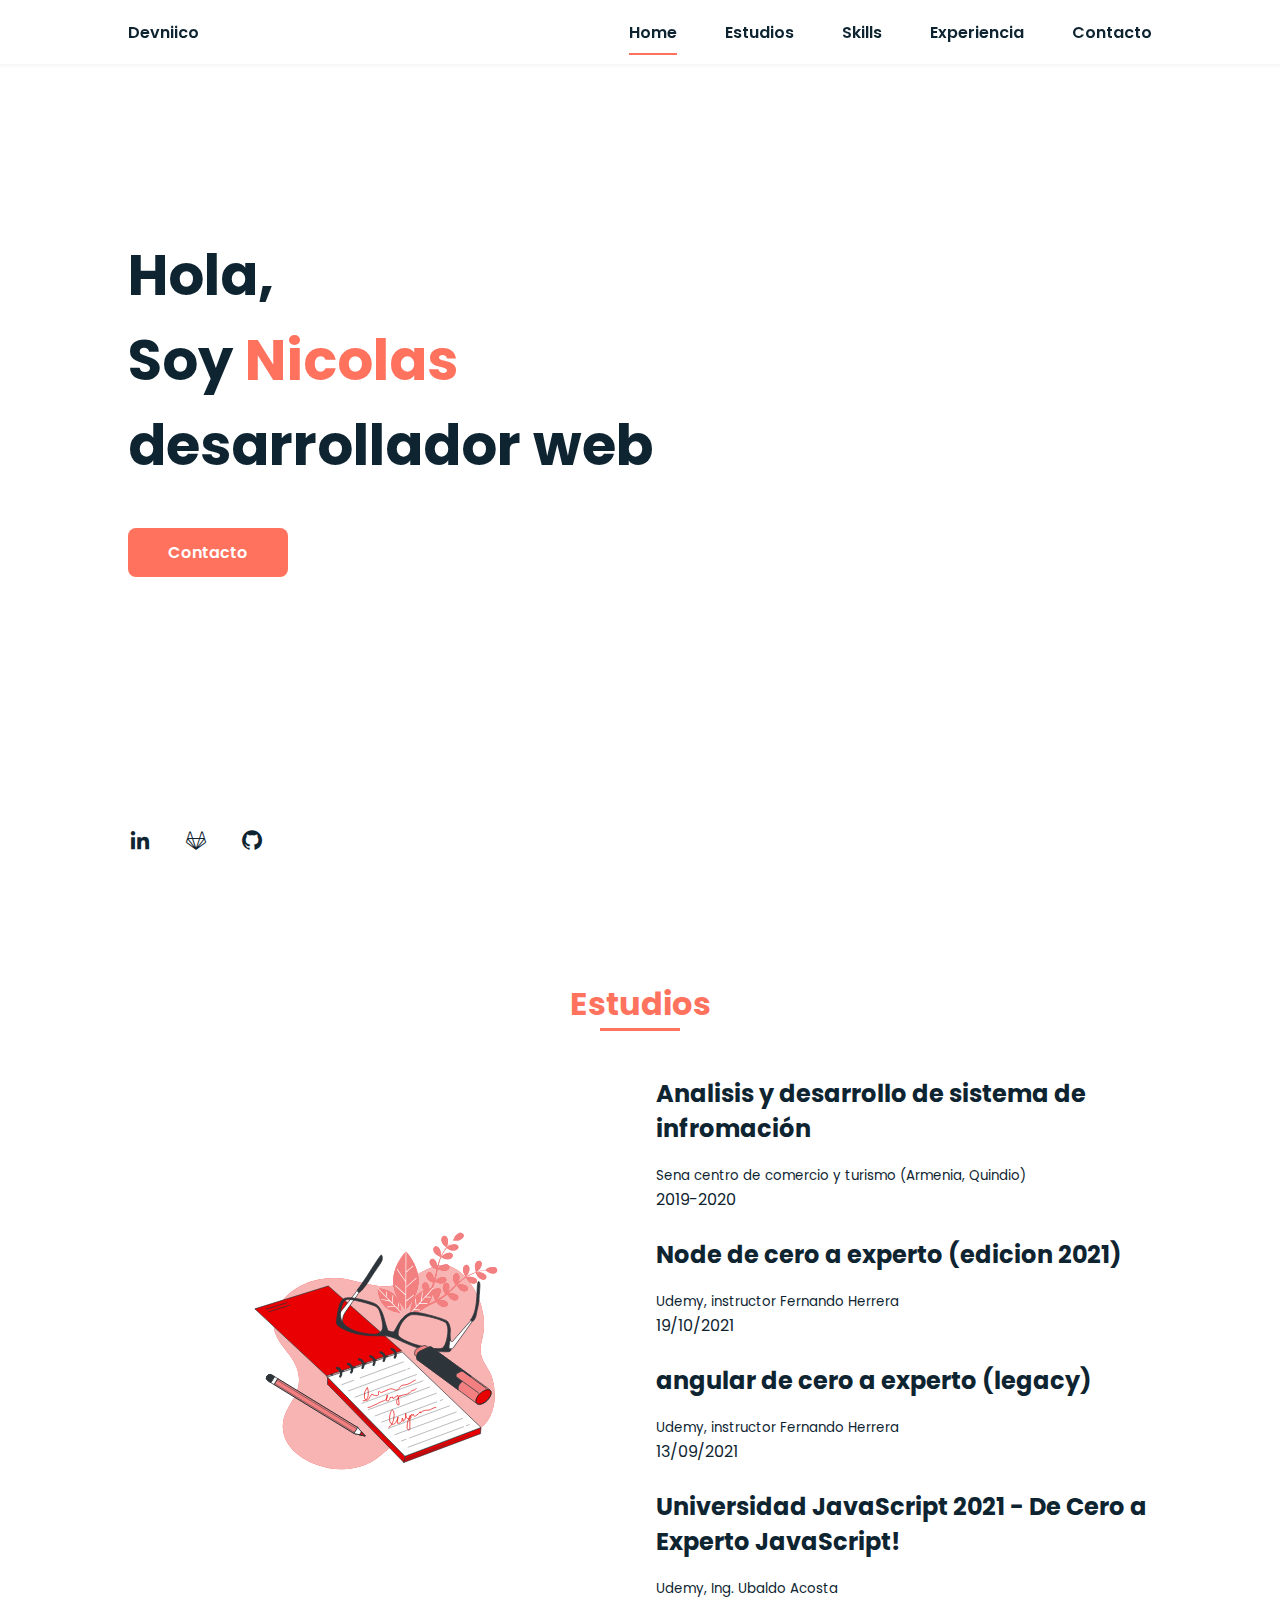
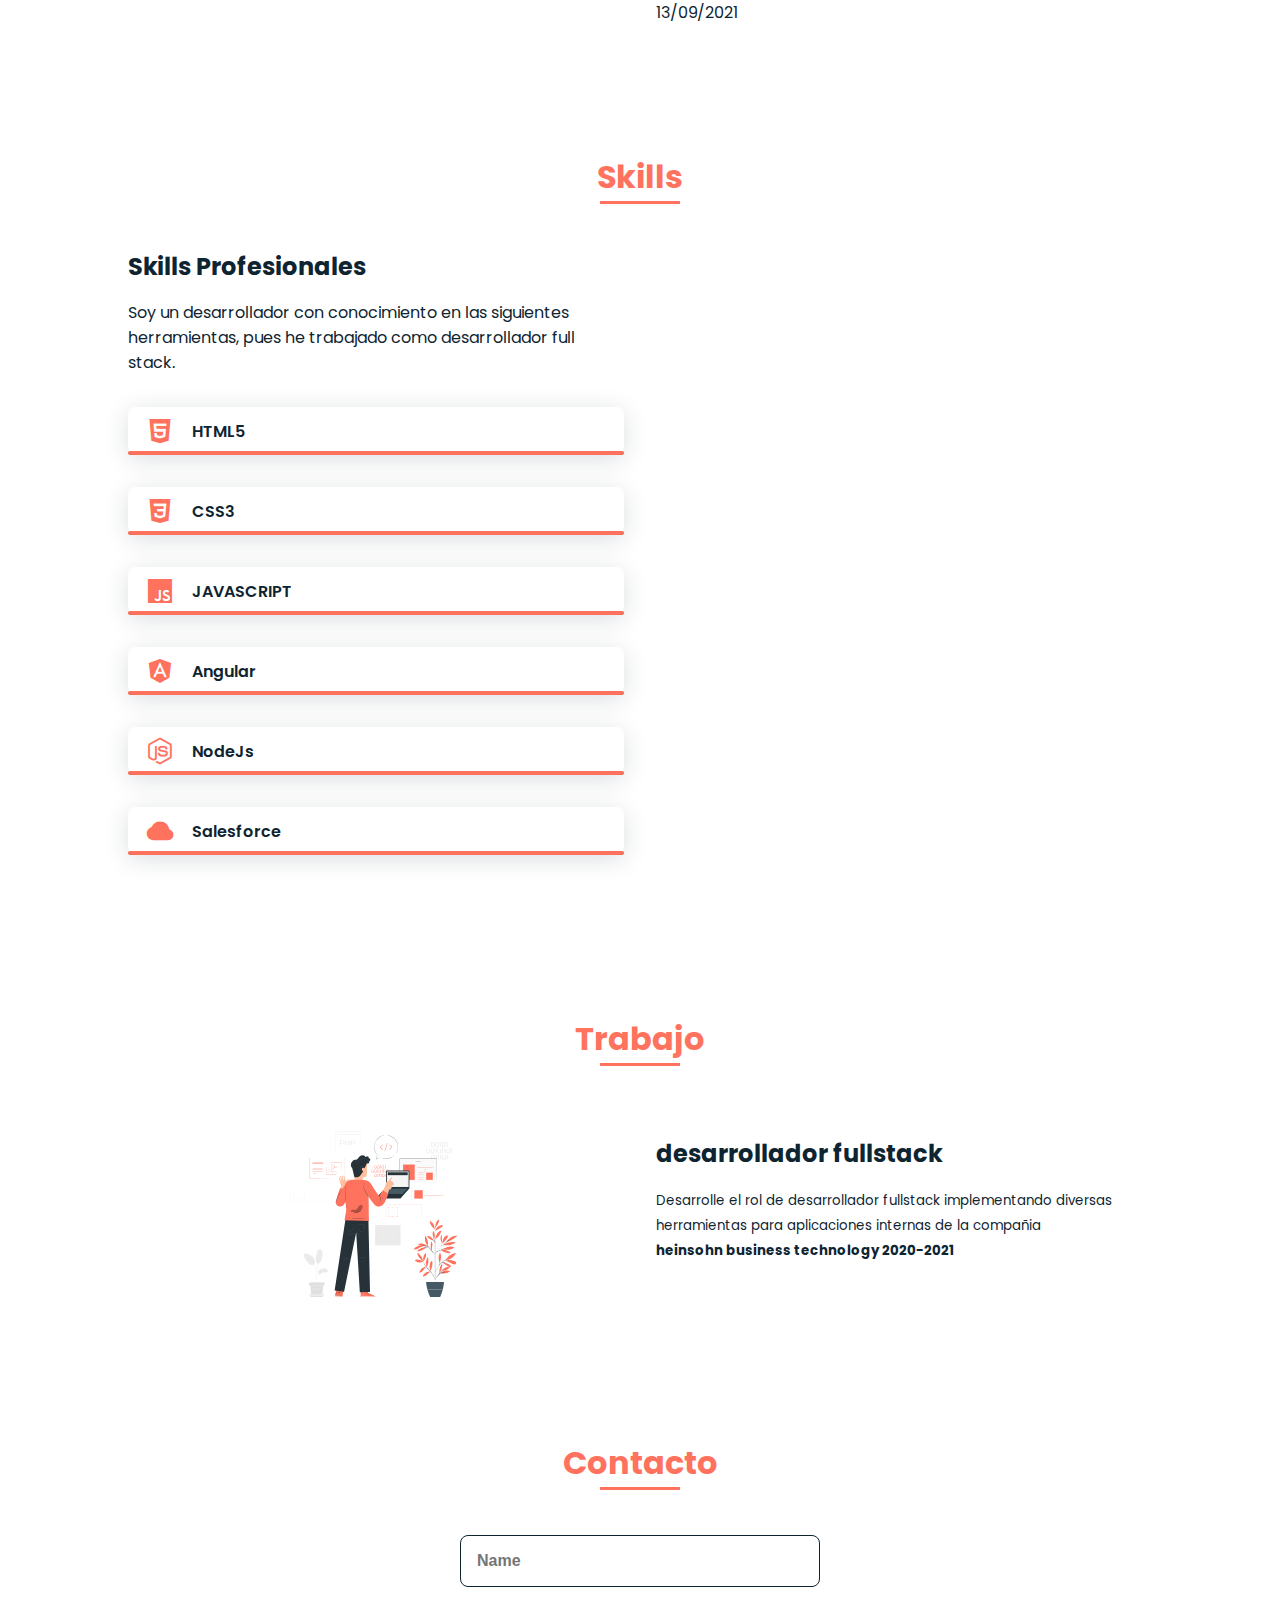
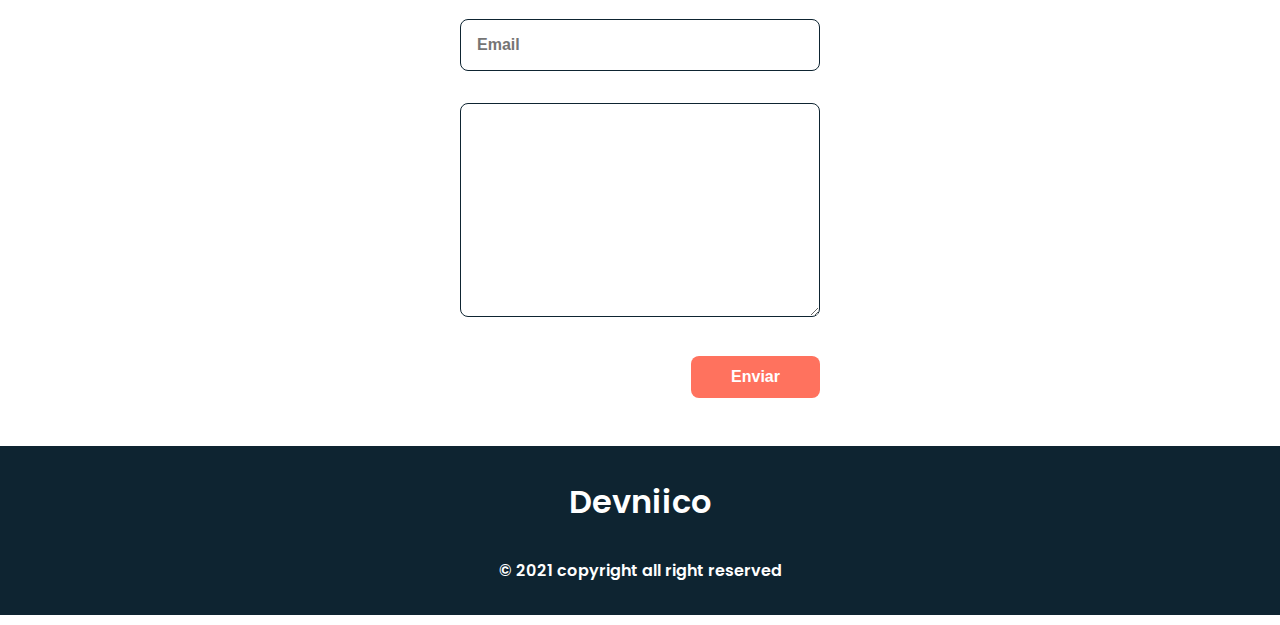
==== ejercicio/portafolioNicolas/index.html @ d054fe26 "añadiendo portafolio Nicolas" ====
<!DOCTYPE html>
<html lang="en">
    <head>
        <meta charset="UTF-8">
        <meta name="viewport" content="width=device-width, initial-scale=1.0">

        <link rel="stylesheet" href="css/index.css">

        <!-- =====BOX ICONS===== -->
        <link href='https://cdn.jsdelivr.net/npm/boxicons@2.0.5/css/boxicons.min.css' rel='stylesheet'>

        <title>Portfolio website complete</title>
    </head>
    <body>
        <!--===== HEADER =====-->
        <header class="l-header">
            <nav class="nav bd-grid">
                <div>
                    <a href="#" class="nav__logo">Devniico</a>
                </div>

                <div class="nav__menu" id="nav-menu">
                    <ul class="nav__list">
                        <li class="nav__item"><a href="#home" class="nav__link active">Home</a></li>
                        <li class="nav__item"><a href="#Studies" class="nav__link">Estudios</a></li>
                        <li class="nav__item"><a href="#skills" class="nav__link">Skills</a></li>
                        <li class="nav__item"><a href="#Experience" class="nav__link">Experiencia</a></li>
                        <li class="nav__item"><a href="#contact" class="nav__link">Contacto</a></li>
                    </ul>
                </div>

                <div class="nav__toggle" id="nav-toggle">
                    <i class='bx bx-menu'></i>
                </div>
            </nav>
        </header>

        <main class="l-main">
            <!--===== HOME =====-->
            <section class="home bd-grid" id="home">
                <div class="home__data">
                    <h1 class="home__title">Hola,<br>Soy <span class="home__title-color">Nicolas</span><br>desarrollador web</h1>

                    <a href="#contact" class="button">Contacto</a>
                </div>

                <div class="home__social">
                    <a target="above" href="https://www.linkedin.com/in/devniico/" class="home__social-icon"><i class='bx bxl-linkedin'></i></a>
                    <a target="above" href="https://github.com/NiicoGonz" class="home__social-icon"><i class='bx bxl-gitlab' ></i></a>
                    <a target="above" href="https://gitlab.com/Devniico" class="home__social-icon"><i class='bx bxl-github' ></i></a>
                </div>

                <div class="home__img">    
                    <img src="assets/img/perfil.png" alt="">
                </div>
            </section>

            <!--===== studies =====-->
            <section class="studies section " id="Studies">
                <h2 class="section-title">Estudios</h2>

                <div class="studies__container bd-grid">
                    <div class="studies__img">
                        <img src="images/Notebook-bro.svg" alt="">
                    </div>
                    
                    <div>
                        <h2 class="studies__subtitle">Analisis y desarrollo de sistema de infromación</h2>
                        <p class="studies__text"> <small>Sena centro de comercio y turismo (Armenia, Quindio)</small></p> 
                        <p class="studies__text">2019-2020</p>  
                        <br>  
                        <h2 class="studies__subtitle">Node de cero a experto (edicion 2021)</h2>
                        <p class="studies__text"> <small>Udemy, instructor Fernando Herrera</small></p> 
                        <p class="studies__text">19/10/2021</p>    
                        <br>  
                        <h2 class="studies__subtitle">angular de cero a experto (legacy)</h2>
                        <p class="studies__text"> <small>Udemy, instructor Fernando Herrera</small></p> 
                        <p class="studies__text">13/09/2021</p> 
                        <br>  
                        <h2 class="studies__subtitle">Universidad JavaScript 2021 - De Cero a Experto JavaScript!</h2>
                        <p class="studies__text"> <small>Udemy, Ing. Ubaldo Acosta</small></p> 
                        <p class="studies__text">13/09/2021</p> 
                    </div>      
                              
                </div>
            </section>

            <!--===== SKILLS =====-->
            <section class="skills section" id="skills">
                <h2 class="section-title">Skills</h2>

                <div class="skills__container bd-grid">          
                    <div>
                        <h2 class="skills__subtitle">Skills Profesionales</h2>
                        <p class="skills__text">Soy un desarrollador con conocimiento en las siguientes herramientas, pues he trabajado como desarrollador full stack.</p>
                        <div class="skills__data">
                            <div class="skills__names">
                                <i class='bx bxl-html5 skills__icon'></i>
                                <span class="skills__name">HTML5</span>
                            </div>
                            <div class="skills__bar skills__html">

                            </div>
                          
                        </div>
                        <div class="skills__data">
                            <div class="skills__names">
                                <i class='bx bxl-css3 skills__icon'></i>
                                <span class="skills__name">CSS3</span>
                            </div>
                            <div class="skills__bar skills__css">
                                
                            </div>
                         
                        </div>
                        <div class="skills__data">
                            <div class="skills__names">
                                <i class='bx bxl-javascript skills__icon' ></i>
                                <span class="skills__name">JAVASCRIPT</span>
                            </div>
                            <div class="skills__bar skills__js">
                                
                            </div>
                          
                        </div>
                        <div class="skills__data">
                            <div class="skills__names">
                                <i class='bx bxl-angular  skills__icon'></i>
                                <span class="skills__name">Angular</span>
                            </div>
                            <div class="skills__bar skills__angular">
                                
                            </div>
                            
                        </div>

                        <div class="skills__data">
                            <div class="skills__names">
                                <i class='bx bxl-nodejs  skills__icon'></i>
                                <span class="skills__name">NodeJs</span>
                            </div>
                            <div class="skills__bar skills__angular">
                                
                            </div>
                            
                        </div>
                        <div class="skills__data">
                            <div class="skills__names">
                                <i class='bx bxs-cloud  skills__icon'></i>
                                <span class="skills__name">Salesforce</span>
                            </div>
                            <div class="skills__bar skills__angular">
                                
                            </div>
                            
                        </div>
                    </div>
                    
                    <div>              
                        <img src="assets/img/work3.jpg" alt="" class="skills__img">
                    </div>
                </div>
            </section>

            <!--===== WORK =====-->
            <section class="work section " id="Experience">
                <h2 class="section-title">Trabajo</h2>

                <div class="work__container bd-grid">
                    <div class="work__img">
                        <img src="images/Developer activity-pana.svg" alt="">
                    </div>
                    
                    <div>
                            <h2 class="work__subtitle">desarrollador fullstack</h2>
                            <p class="work__text"> <small>Desarrolle el rol de desarrollador fullstack implementando diversas herramientas para aplicaciones internas de la compañia</small></p> 
                            <p class="work__text"><strong><small> heinsohn business technology 2020-2021</small> </strong></p>  
                            <br>  
                            
                    </div>      
                              
                </div>
            </section>
         
            <!--===== CONTACT =====-->
          
            <section class="contact section" id="contact">
                <h2 class="section-title">Contacto</h2>

                <div class="contact__container bd-grid">
                    <form action="" class="contact__form">
                        <input type="text" placeholder="Name" class="contact__input">
                        <input type="mail" placeholder="Email" class="contact__input">
                        <textarea name="" id="" cols="0" rows="10" class="contact__input"></textarea>
                        <input type="button" value="Enviar" class="contact__button button">
                    </form>
                </div>
            </section>
        </main>

        <!--===== FOOTER =====-->
        <footer class="footer">
            <p class="footer__title">Devniico</p>
          
            <p>&#169; 2021 copyright all right reserved</p>
        </footer>



       
    </body>
</html>
---- ejercicio/portafolioNicolas/css/index.css ----
/*===== GOOGLE FONTS =====*/
@import url("https://fonts.googleapis.com/css2?family=Poppins:wght@400;600;700&display=swap");


/*===== Colores =====*/
:root{
  --first-color: #FF725E;
  --second-color: #0E2431;
}


/*===== BASE =====*/
*,::before,::after{
  box-sizing: border-box;
}
html{
  scroll-behavior: smooth;
}
body{
  margin: 3rem 0 0 0;
  font-family: 'Poppins', sans-serif;
  font-size:1rem;
  color: var(--second-color);
}
h1,h2,p{
  margin: 0;
}
ul{
  margin: 0;
  padding: 0;
  list-style: none;
}
a{
  text-decoration: none;
}
img{
  max-width: 100%;
  height: auto;
  display: block;
}

/*===== CLASS CSS ===== */
.section-title{
  position: relative;
  font-size: 2rem;
  color: var(--first-color);
  margin-top: 1rem;
  margin-bottom: 2rem;
  text-align: center;
}
.section-title::after{
  position: absolute;
  content: "";
  width: 64px;
  height: 0.18rem;
  left: 0;
  right: 0;
  margin: auto;
  top: 2rem;
  background-color: var(--first-color);
}
.section{
  padding-top: 3rem;
  padding-bottom: 2rem;
}

/*===== LAYOUT =====*/
.bd-grid{
  max-width: 1024px;
  display: grid;
  grid-template-columns: 100%;
  grid-column-gap: 2rem;
  width: calc(100% - 2rem);
  margin-left: 1rem;
  margin-right: 1rem;
}
.l-header{
  width: 100%;
  position: fixed;
  top: 0;
  left: 0;
  z-index: 100;
  background-color: #fff;
  box-shadow: 0 1px 4px rgba(146,161,176,.15);
}

/*===== NAV =====*/
.nav{
  height: 3rem;
  display: flex;
  justify-content: space-between;
  align-items: center;
  font-weight: 600;
}
@media screen and (max-width: 768px){
  .nav__menu{
    position: fixed;
    top: 3rem;
    right: -100%;
    width: 80%;
    height: 100%;
    padding: 2rem;
    background-color: var(--second-color);
    transition: .5s;
  }
}
.nav__item{
  margin-bottom: 2rem;
}
.nav__link{
  position: relative;
  color: #fff;
}
.nav__link:hover{
  position: relative;
}
.nav__link:hover::after{
  position: absolute;
  content: "";
  width: 100%;
  height: 0.18rem;
  left: 0;
  top: 2rem;
  background-color: var(--first-color);
}
.nav__logo{
  color: var(--second-color);
}
.nav__toggle{
  color: var(--second-color);
  font-size: 1.5rem;
  cursor: pointer;
}

/*Active menu*/
.active::after{
  position: absolute;
  content: "";
  width: 100%;
  height: 0.18rem;
  left: 0;
  top: 2rem;
  background-color: var(--first-color);
}

/*=== Show menu ===*/
.show{
  right: 0;
}

/*===== HOME =====*/
.home{
  height: calc(100vh - 3rem);
  row-gap: 1rem;
}
.home__data{
  align-self: center;
}
.home__title{
  font-size: 3.5rem;
  margin-bottom: 2.5rem;
}
.home__title-color{
  color: var(--first-color);
}
.home__social{
  display: flex;
  flex-direction: column;
}
.home__social-icon{
  width: max-content;
  margin-bottom: 1rem;
  font-size: 1.5rem;
  color: var(--second-color);
}
.home__social-icon:hover{
  color: var(--first-color);
}
.home__img{
  position: absolute;
  right: 0;
  bottom: 0;
  width: 295px;
}

/*BUTTONS*/
.button{
  display: inline-block;
  background-color: var(--first-color);
  color: #fff;
  padding: .75rem 2.5rem;
  font-weight: 600;
  border-radius: .5rem;
}
.button:hover{
  box-shadow: 0 10px 36px rgba(0,0,0,.15);
}

/* ===== studies =====*/
.studies__container{
  row-gap: 2rem;
  text-align: center;
}
.studies__subtitle{
  margin-bottom: 1rem;
}
.studies__img{
  justify-self: center;
}
.studies__img img{
  width: 200px;
  border-radius: .5rem;
}

/* ===== SKILLS =====*/
.skills__container{
  row-gap: 2rem;
  text-align: center;
}
.skills__subtitle{
  margin-bottom: 1rem;
}
.skills__text{
  margin-bottom: 2rem;
}
.skills__data{
  display: flex;
  justify-content: space-between;
  align-items: center;
  position: relative;
  font-weight: 600;
  padding: .5rem 1rem;
  margin-bottom: 2rem;
  border-radius: .5rem;
  box-shadow: 0 4px 25px rgba(14,36,49,.15);
}
.skills__icon{
  font-size: 2rem;
  margin-right: 1rem;
  color: var(--first-color);
}
.skills__names{
  display: flex;
  align-items: center;
}
.skills__bar{
  position: absolute;
  left: 0;
  bottom: 0;
  background-color: var(--first-color);
  height: .25rem;
  border-radius: .5rem;
  z-index: -10;
}
.skills__html{
  width: 100%;
}
.skills__css{
  width: 100%;
}
.skills__js{
  width: 100%;
}
.skills__angular{
  width: 100%;
}
.skills__img{
  border-radius: .5rem;
}

/* ===== WORK =====*/
.work__container{
    row-gap: 2rem;
    text-align: center;
  }
  .work__subtitle{
    margin-bottom: 1rem;
  }
  .work__img{
    justify-self: center;
  }
  .work__img img{
    width: 200px;
    border-radius: .5rem;
  }
 
/* ===== CONTACT =====*/
.contact__input{
  width: 100%;
  font-size:1rem;
  font-weight: 600;
  padding: 1rem;
  border-radius: .5rem;
  border: 1.5px solid var(--second-color);
  outline: none;
  margin-bottom: 2rem;
}
.contact__button{
  display: block;
  border: none;
  outline: none;
  font-size:1rem;
  cursor: pointer;
  margin-left: auto;
}

/* ===== FOOTER =====*/
.footer{
  background-color: var(--second-color);
  color: #fff;
  text-align: center;
  font-weight: 600;
  padding: 2rem 0;
}
.footer__title{
  font-size: 2rem;
  margin-bottom: 2rem;
}



/* ===== MEDIA QUERIES=====*/
@media screen and (min-width: 768px){
  body{
    margin: 0;
  }
  .section{
    padding-top: 4rem;
    padding-bottom: 3rem;
  }
  .section-title{
    margin-bottom: 3rem;
  }
  .section-title::after{
    width: 80px;
    top: 3rem;
  }

  .nav{
    height: calc(3rem + 1rem);
  }
  .nav__list{
    display: flex;
    padding-top: 0;
  }
  .nav__item{
    margin-left: 3rem;
    margin-bottom: 0;
  }
  .nav__toggle{
    display: none;
  }
  .nav__link{
    color: var(--second-color);
  }

  .home{
    height: 100vh;
  }
  .home__data{
    align-self: flex-end;
  }
  .home__social{
    padding-top: 0;
    padding-bottom: 2.5rem;
    flex-direction: row;
    align-self: flex-end;
  }
  .home__social-icon{
    margin-bottom: 0;
    margin-right: 2rem;
  }
  .home__img{
    width: 457px;
    bottom: 15%;
  }

  .studies__container, .skills__container{
    grid-template-columns: repeat(2,1fr);
    align-items: center;
    text-align: initial;
  }
  .studies__img img{
    width: 300px;
  }
  .work__container{
    grid-template-columns: repeat(2,1fr);
    align-items: center;
    text-align: initial;
  }
  .contact__form{
    width: 360px;
  }
  .contact__container{
    justify-items: center;
  }
}

@media screen and (min-width: 1024px){
  .bd-grid{
    margin-left: auto;
    margin-right: auto;
  }
  .home__img{
    right: 10%;
  }
}
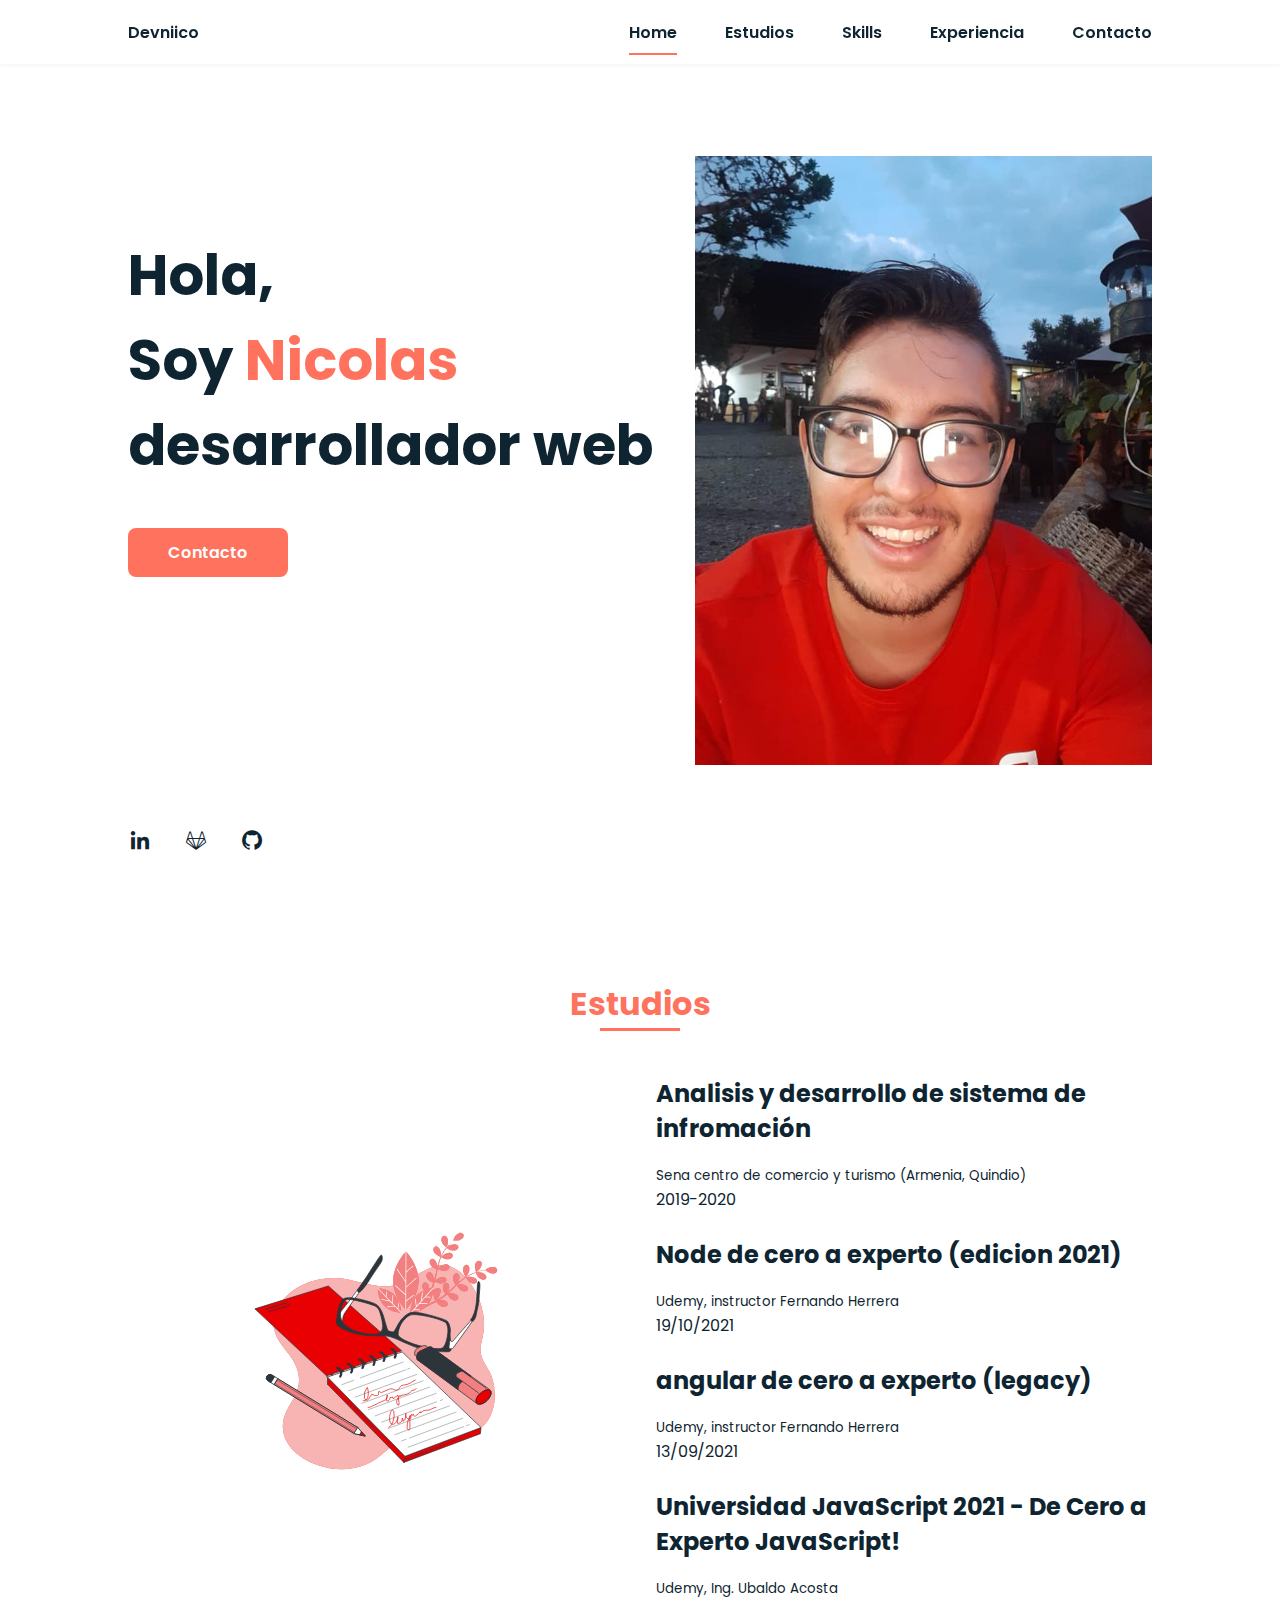
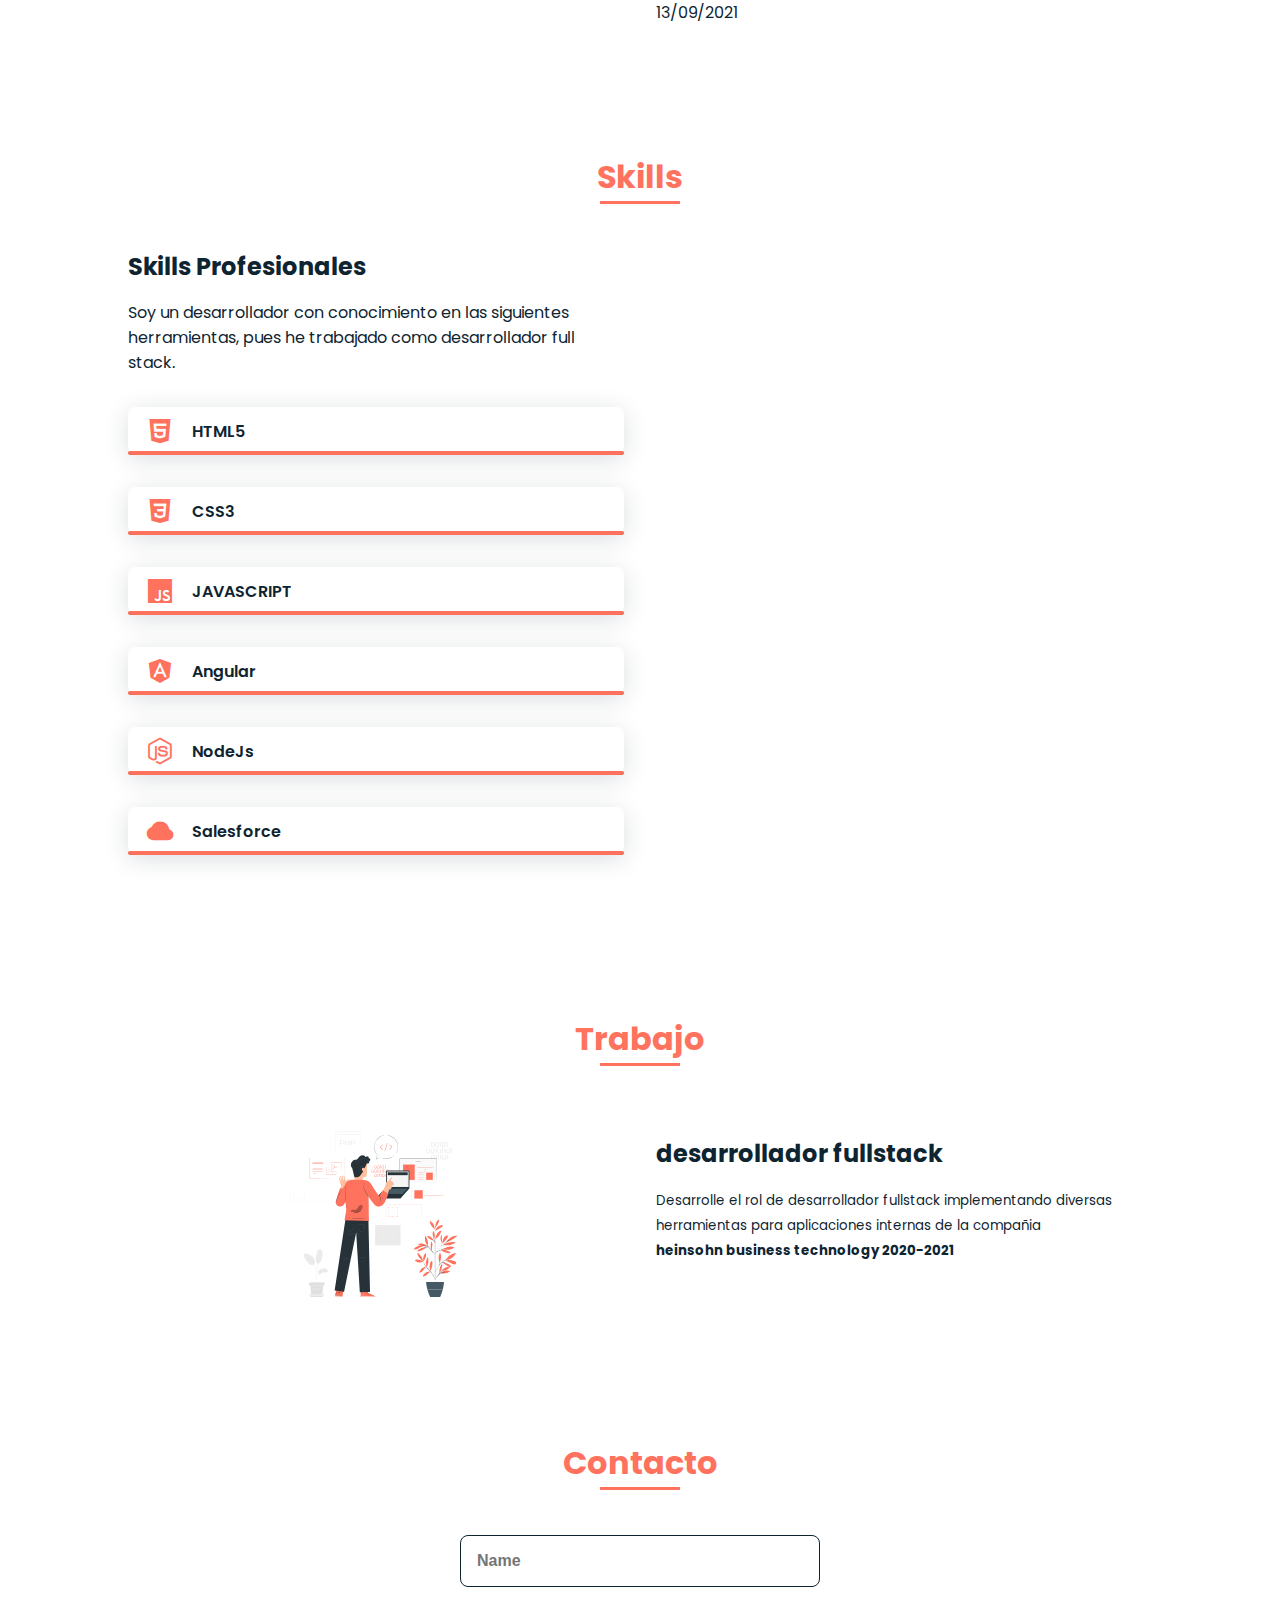
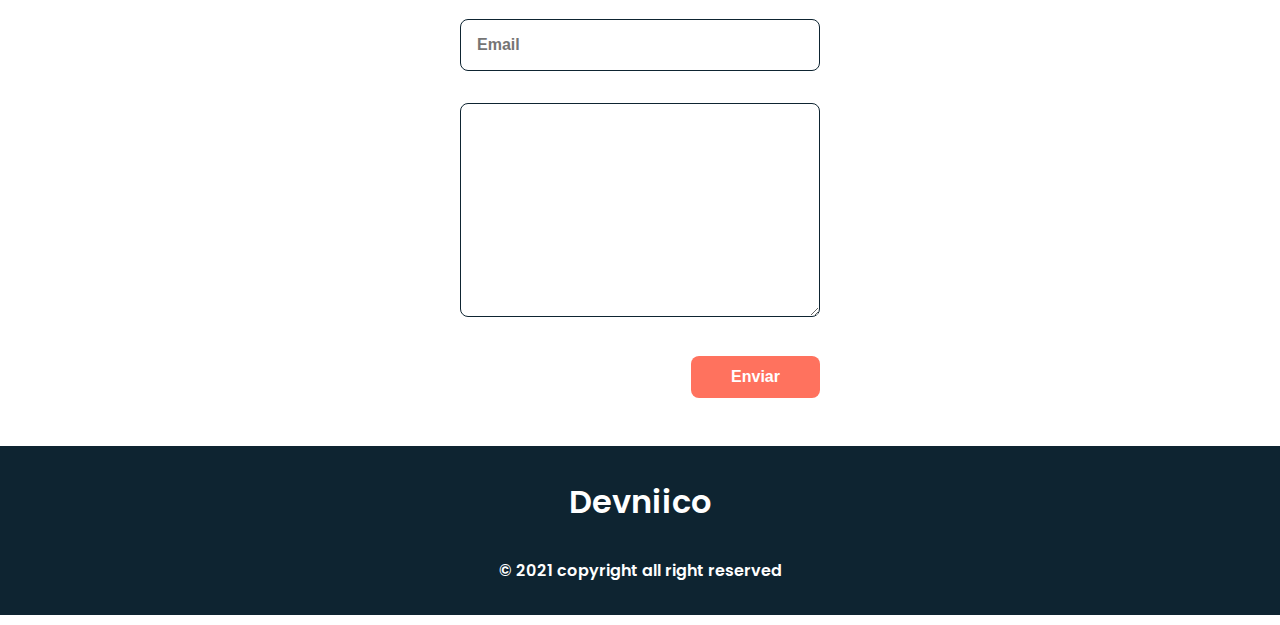
==== commit 824fc4b3: "correccion imagenes" ====
--- a/ejercicio/portafolioNicolas/index.html
+++ b/ejercicio/portafolioNicolas/index.html
@@ -51,7 +51,7 @@
                 </div>
 
                 <div class="home__img">    
-                    <img src="assets/img/perfil.png" alt="">
+                    <img src="images/70382808_10156519103837967_1185598530622849024_n.jpg" alt="Foto Perfil">
                 </div>
             </section>
 
@@ -61,7 +61,7 @@
 
                 <div class="studies__container bd-grid">
                     <div class="studies__img">
-                        <img src="images/Notebook-bro.svg" alt="">
+                        <img src="images/Notebook-bro.svg" alt="Estudios">
                     </div>
                     
                     <div>
@@ -156,9 +156,6 @@
                         </div>
                     </div>
                     
-                    <div>              
-                        <img src="assets/img/work3.jpg" alt="" class="skills__img">
-                    </div>
                 </div>
             </section>
 
@@ -168,7 +165,7 @@
 
                 <div class="work__container bd-grid">
                     <div class="work__img">
-                        <img src="images/Developer activity-pana.svg" alt="">
+                        <img src="images/Developer activity-pana.svg" alt="Trabajo">
                     </div>
                     
                     <div>
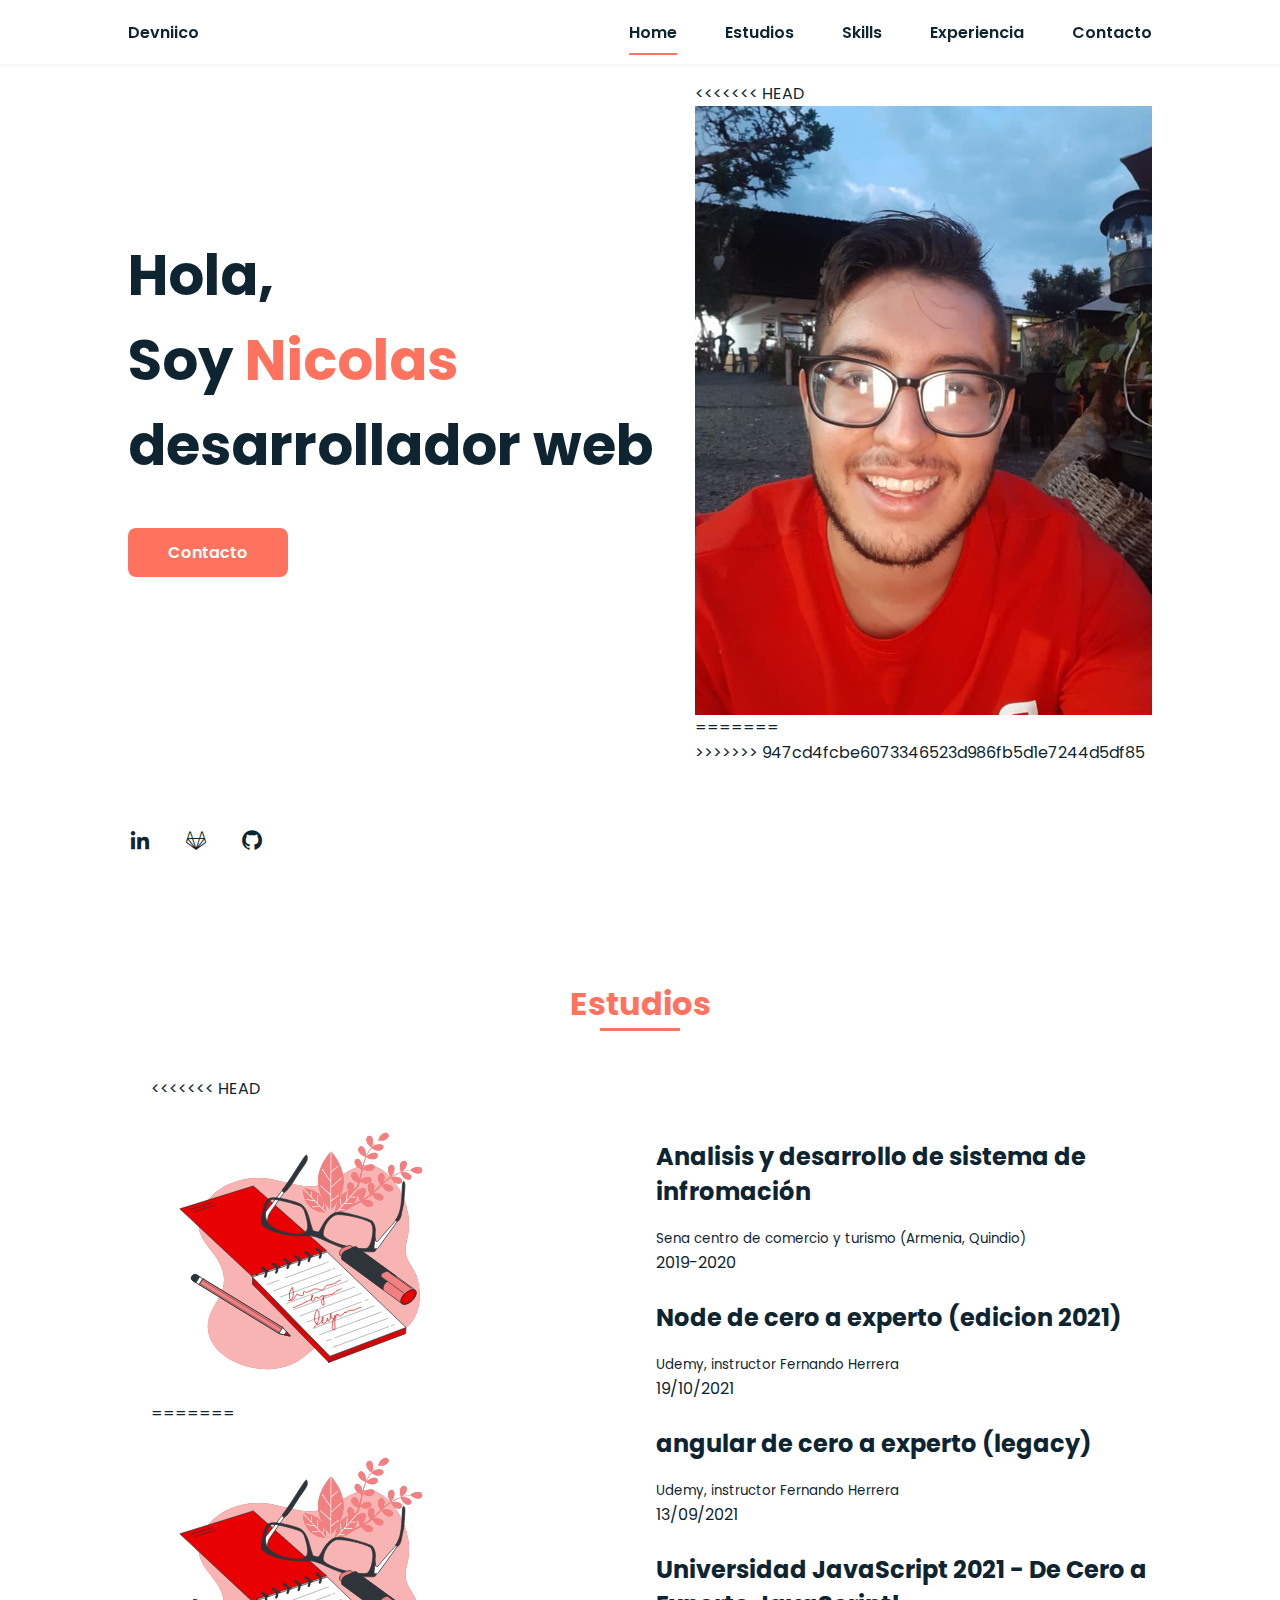
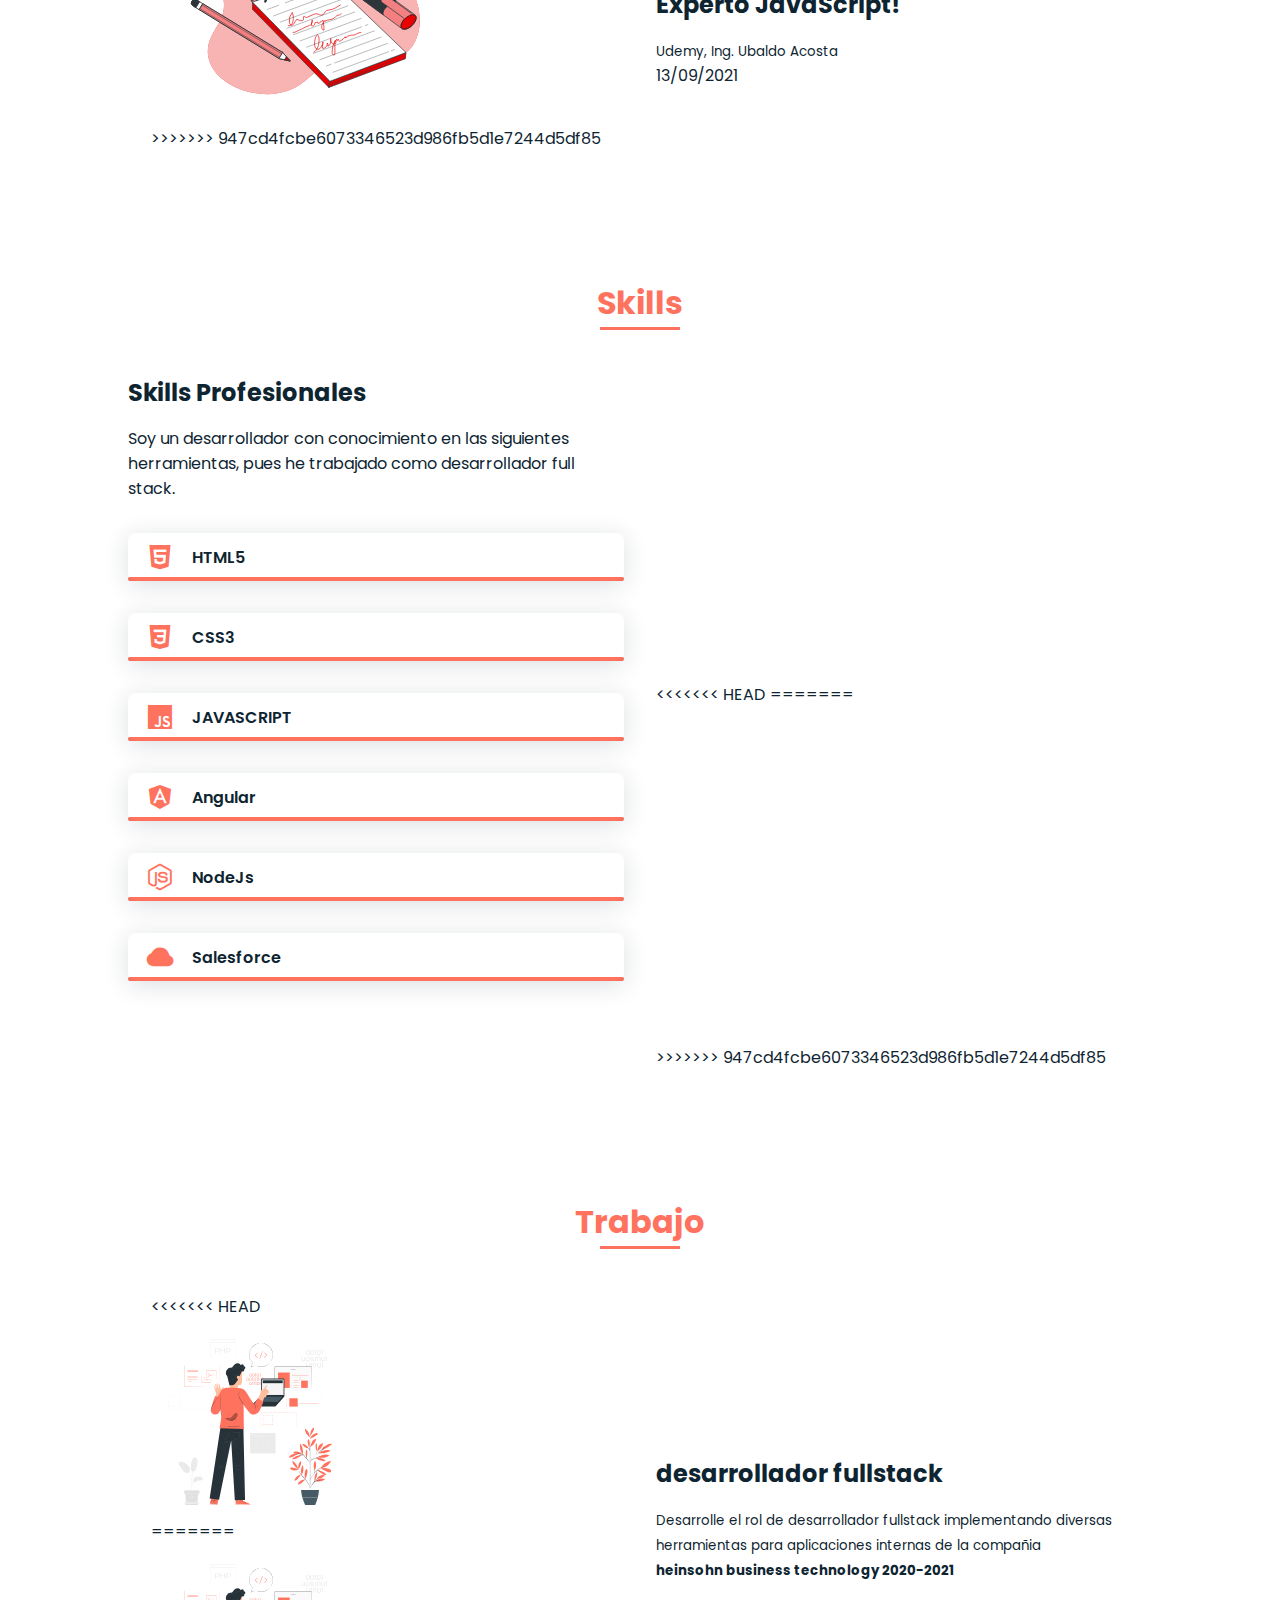
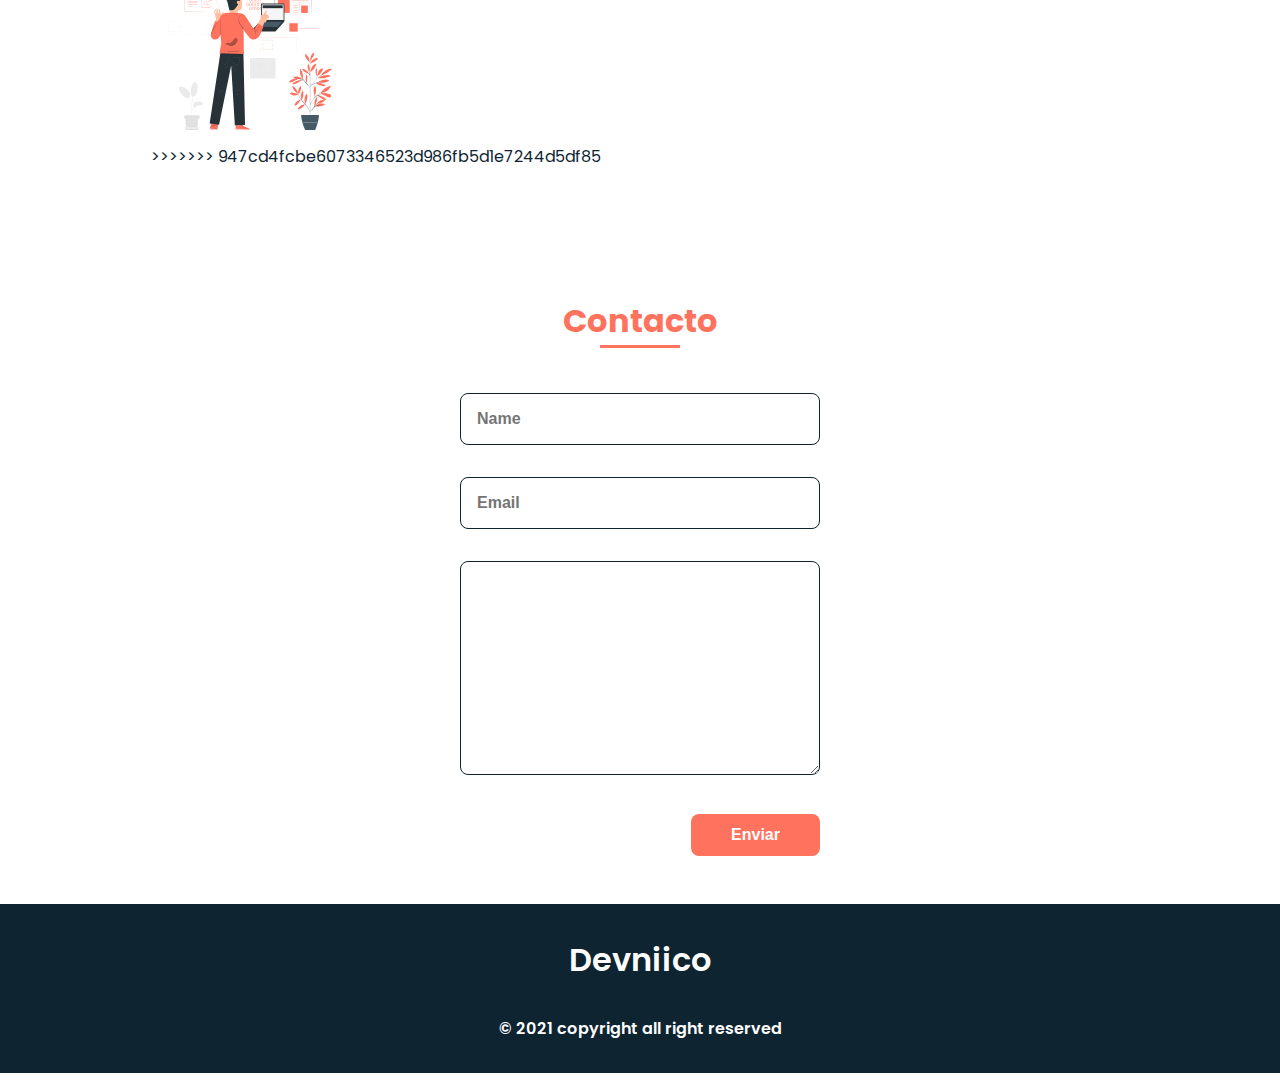
==== commit 3ec3ad53: "solucion error merge" ====
--- a/ejercicio/portafolioNicolas/index.html
+++ b/ejercicio/portafolioNicolas/index.html
@@ -51,7 +51,11 @@
                 </div>
 
                 <div class="home__img">    
+<<<<<<< HEAD
                     <img src="images/70382808_10156519103837967_1185598530622849024_n.jpg" alt="Foto Perfil">
+=======
+                    <img src="assets/img/perfil.png" alt="">
+>>>>>>> 947cd4fcbe6073346523d986fb5d1e7244d5df85
                 </div>
             </section>
 
@@ -61,7 +65,11 @@
 
                 <div class="studies__container bd-grid">
                     <div class="studies__img">
+<<<<<<< HEAD
                         <img src="images/Notebook-bro.svg" alt="Estudios">
+=======
+                        <img src="images/Notebook-bro.svg" alt="">
+>>>>>>> 947cd4fcbe6073346523d986fb5d1e7244d5df85
                     </div>
                     
                     <div>
@@ -156,6 +164,12 @@
                         </div>
                     </div>
                     
+<<<<<<< HEAD
+=======
+                    <div>              
+                        <img src="assets/img/work3.jpg" alt="" class="skills__img">
+                    </div>
+>>>>>>> 947cd4fcbe6073346523d986fb5d1e7244d5df85
                 </div>
             </section>
 
@@ -165,7 +179,11 @@
 
                 <div class="work__container bd-grid">
                     <div class="work__img">
+<<<<<<< HEAD
                         <img src="images/Developer activity-pana.svg" alt="Trabajo">
+=======
+                        <img src="images/Developer activity-pana.svg" alt="">
+>>>>>>> 947cd4fcbe6073346523d986fb5d1e7244d5df85
                     </div>
                     
                     <div>
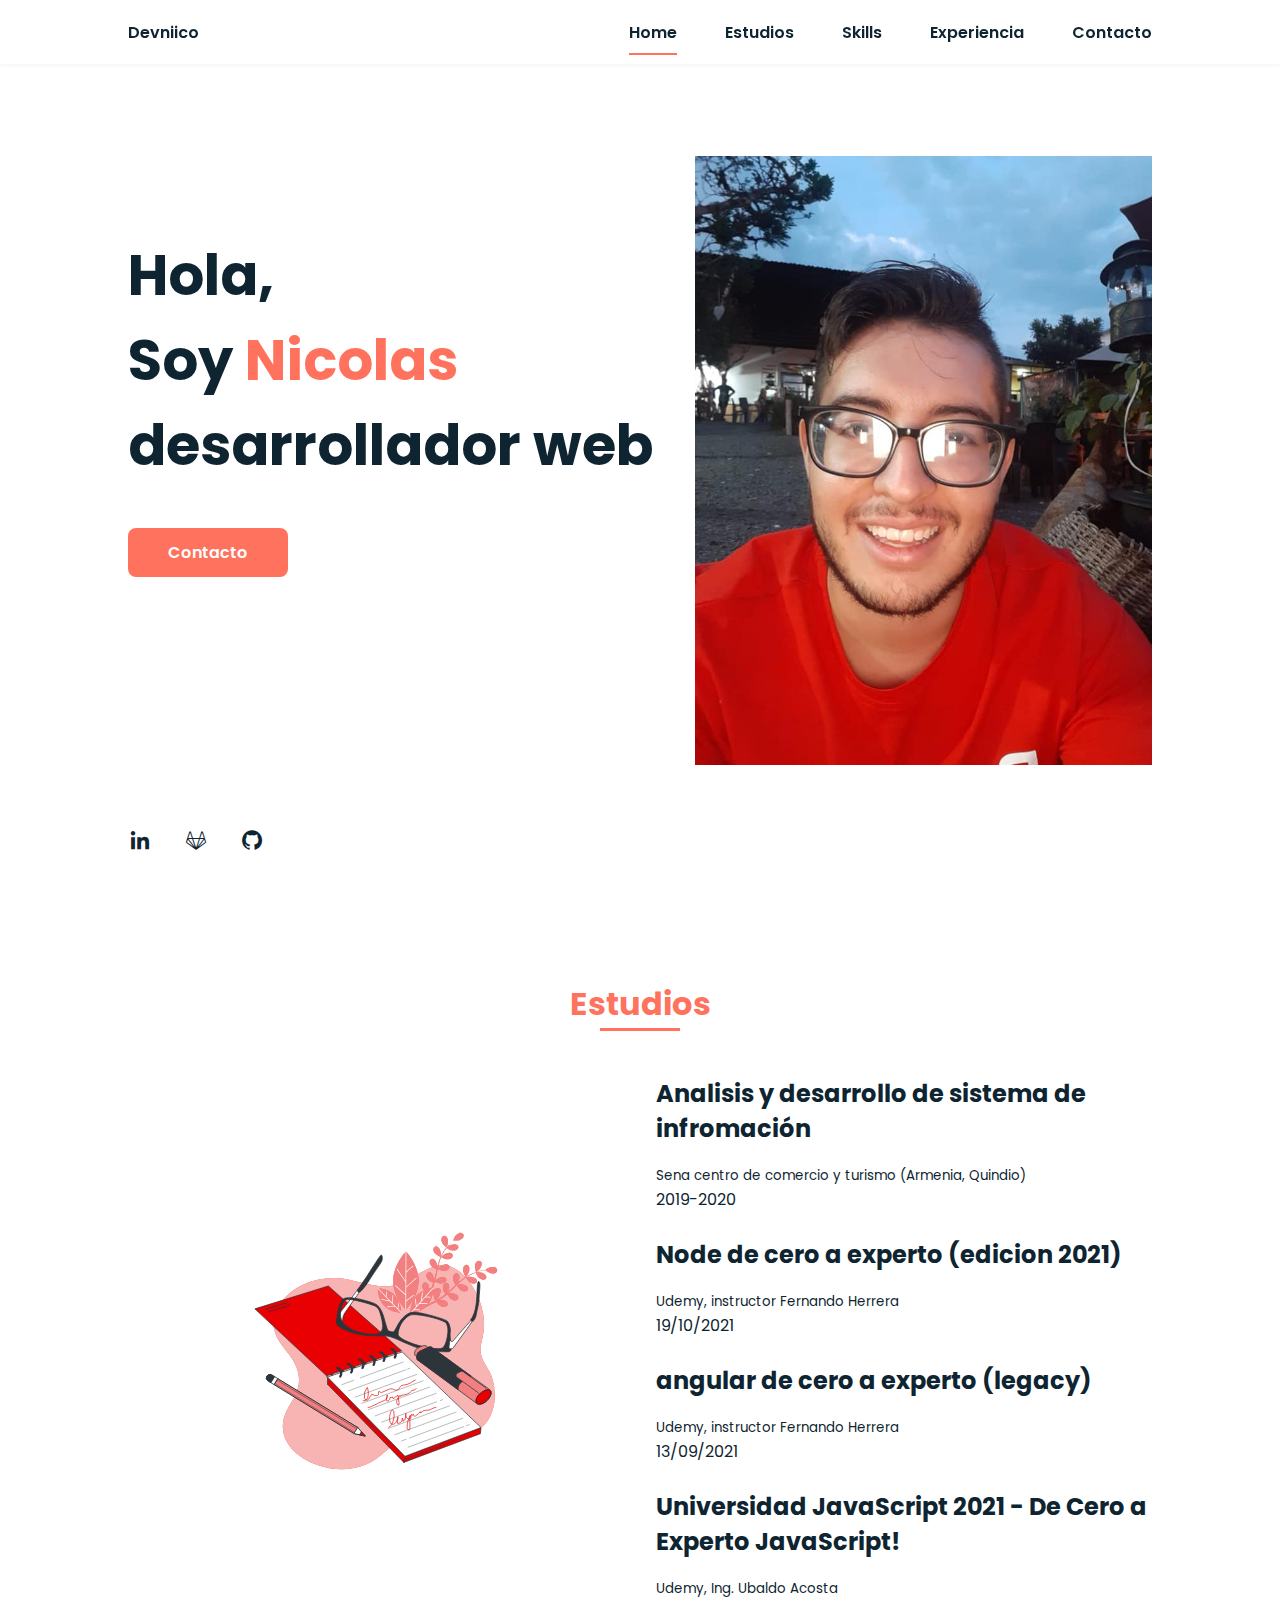
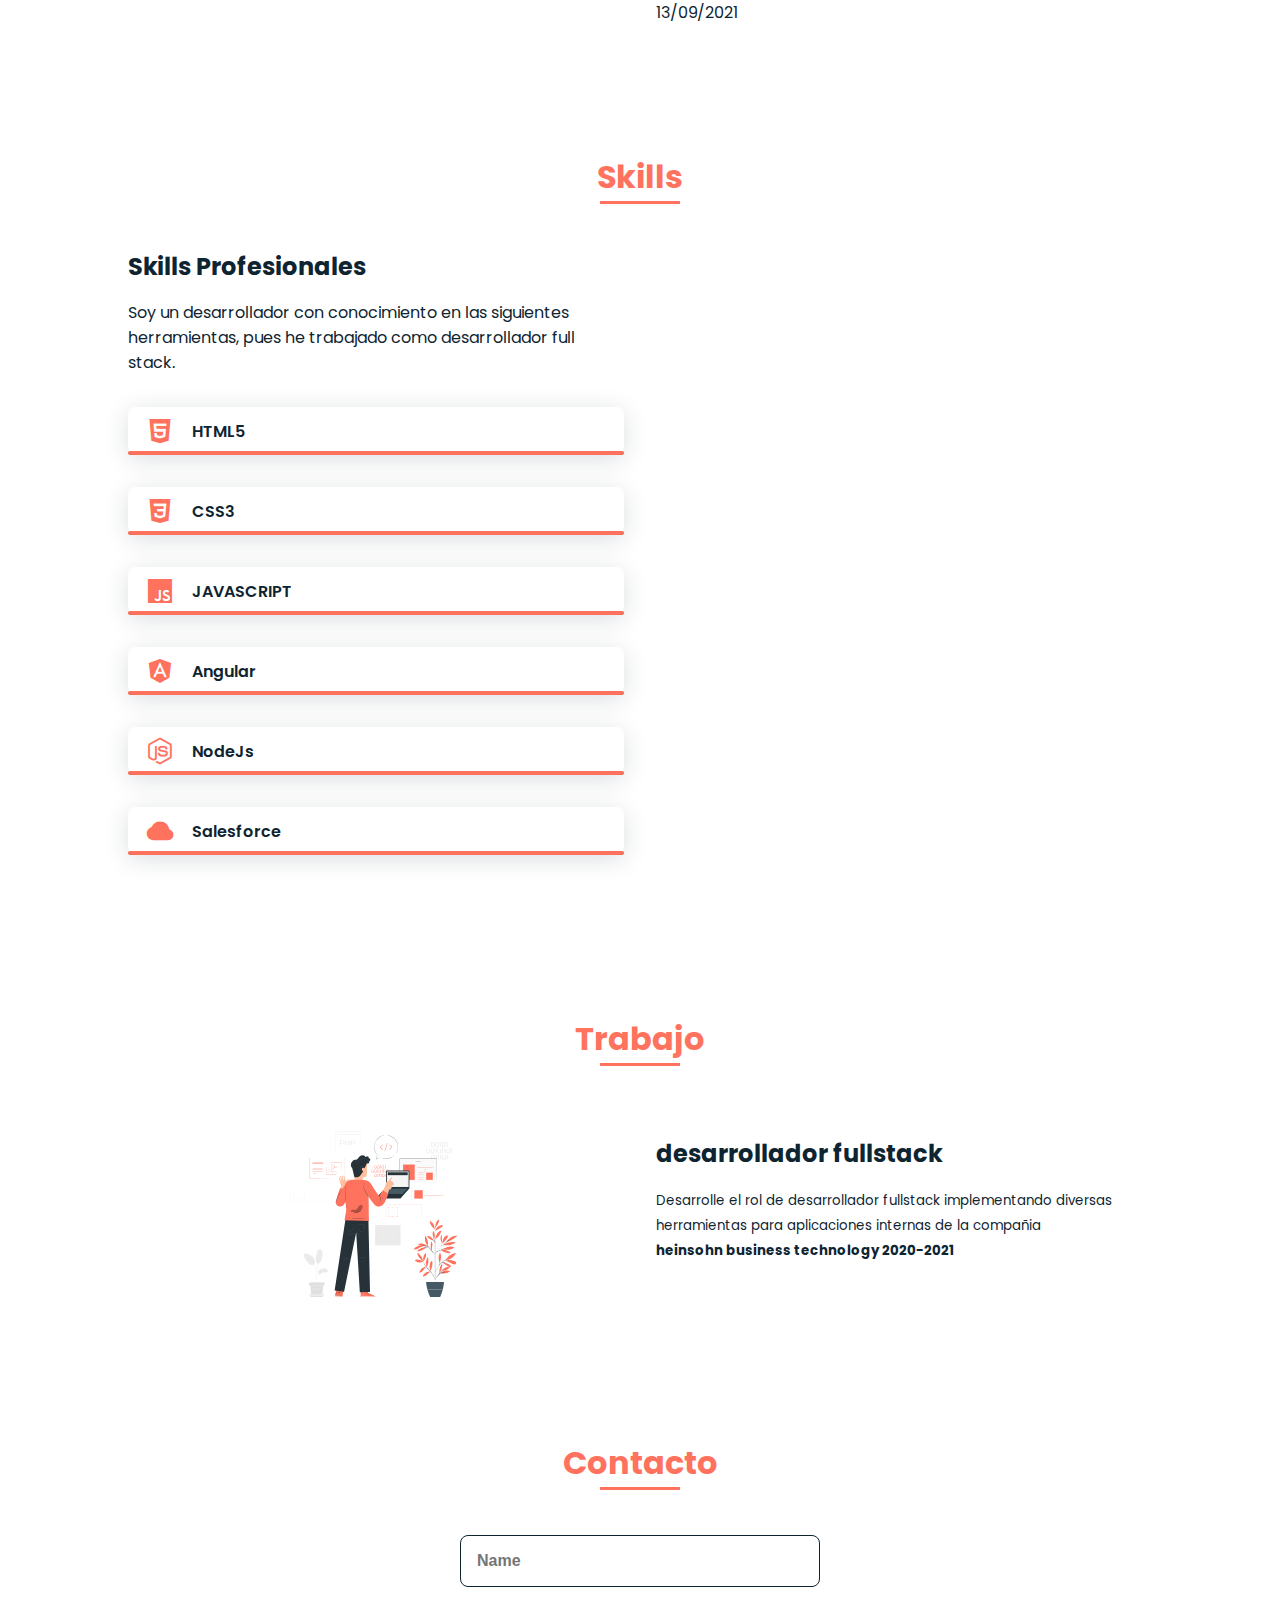
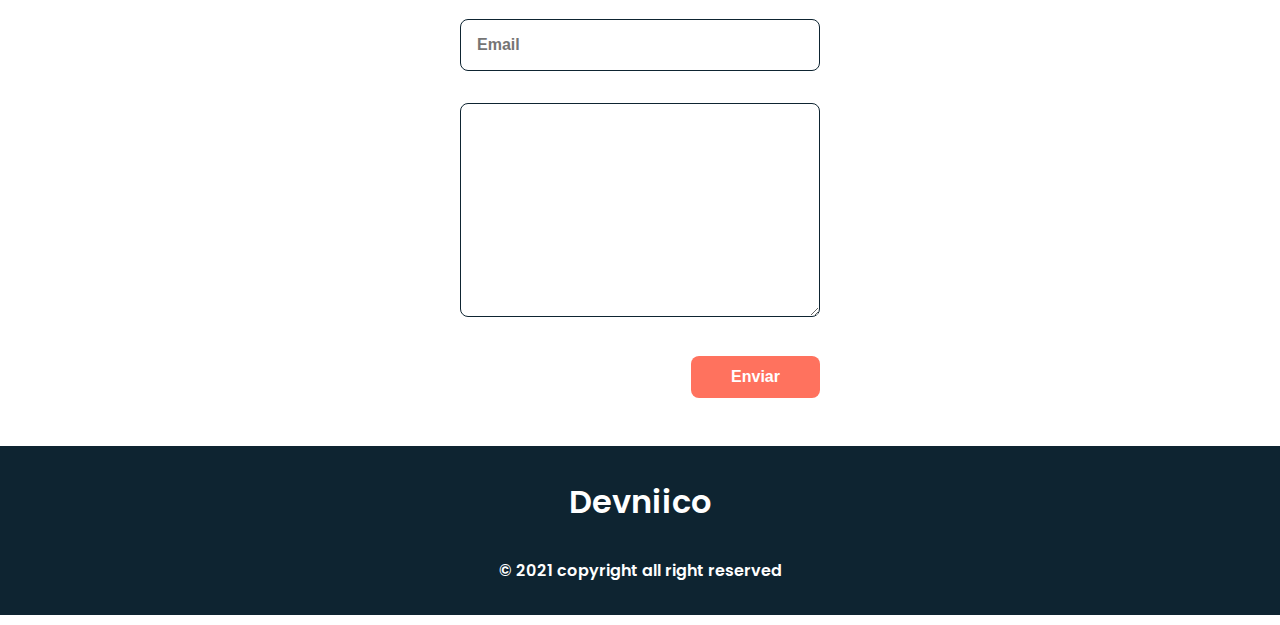
==== commit b2e155be: "solucion heads de commits" ====
--- a/ejercicio/portafolioNicolas/index.html
+++ b/ejercicio/portafolioNicolas/index.html
@@ -51,11 +51,7 @@
                 </div>
 
                 <div class="home__img">    
-<<<<<<< HEAD
                     <img src="images/70382808_10156519103837967_1185598530622849024_n.jpg" alt="Foto Perfil">
-=======
-                    <img src="assets/img/perfil.png" alt="">
->>>>>>> 947cd4fcbe6073346523d986fb5d1e7244d5df85
                 </div>
             </section>
 
@@ -65,11 +61,7 @@
 
                 <div class="studies__container bd-grid">
                     <div class="studies__img">
-<<<<<<< HEAD
                         <img src="images/Notebook-bro.svg" alt="Estudios">
-=======
-                        <img src="images/Notebook-bro.svg" alt="">
->>>>>>> 947cd4fcbe6073346523d986fb5d1e7244d5df85
                     </div>
                     
                     <div>
@@ -164,12 +156,6 @@
                         </div>
                     </div>
                     
-<<<<<<< HEAD
-=======
-                    <div>              
-                        <img src="assets/img/work3.jpg" alt="" class="skills__img">
-                    </div>
->>>>>>> 947cd4fcbe6073346523d986fb5d1e7244d5df85
                 </div>
             </section>
 
@@ -179,11 +165,7 @@
 
                 <div class="work__container bd-grid">
                     <div class="work__img">
-<<<<<<< HEAD
                         <img src="images/Developer activity-pana.svg" alt="Trabajo">
-=======
-                        <img src="images/Developer activity-pana.svg" alt="">
->>>>>>> 947cd4fcbe6073346523d986fb5d1e7244d5df85
                     </div>
                     
                     <div>
